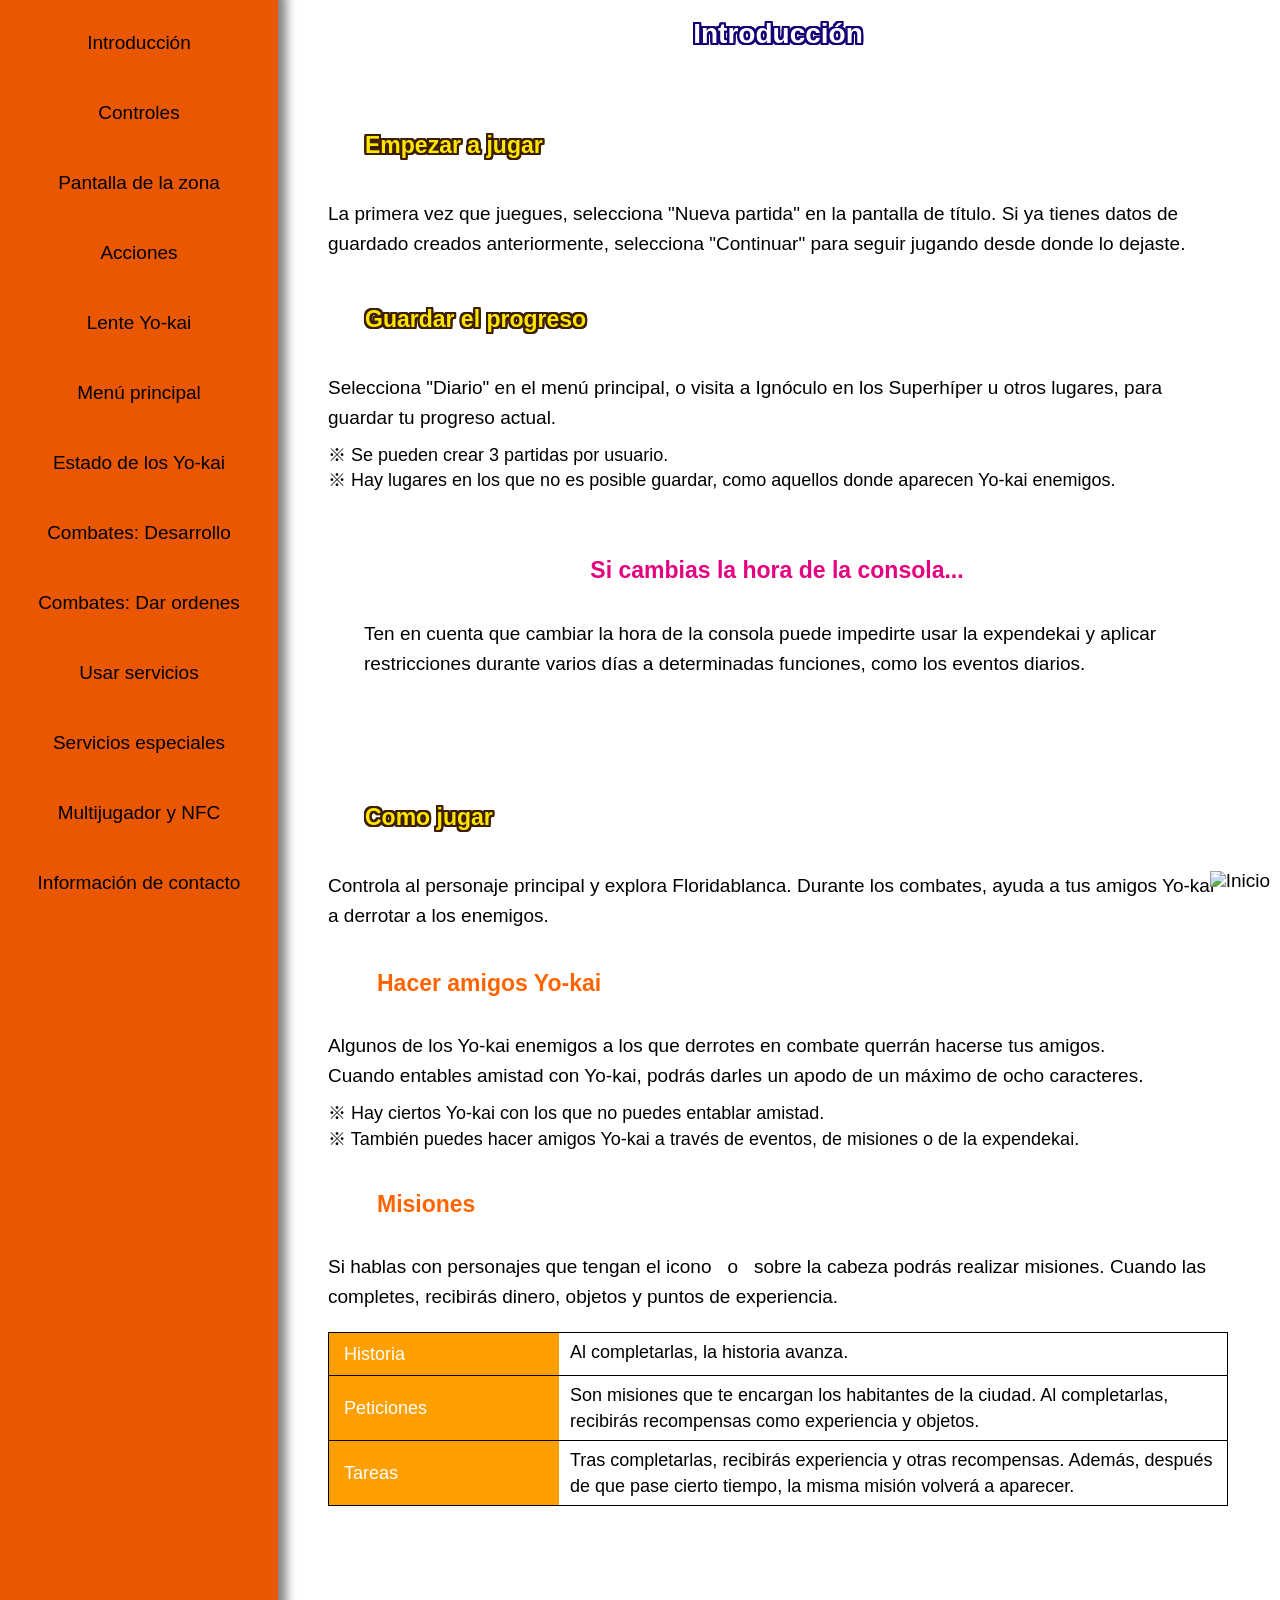
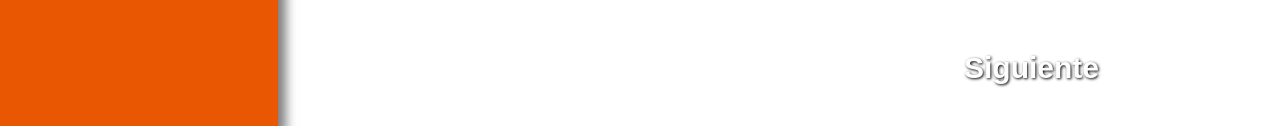
==== index.html @ a6f9745b "Add files via upload" ====
<!DOCTYPE html>
<html lang="ja">

<head>
    <meta charset="UTF-8" />
    <meta http-equiv="Content-Script-Type" content="text/javascript">
    <meta name="robots" content="noindex,nofollow">
    <meta name="viewport" content="width=1280,user-scalable=no">
    <meta name="description" content="" />
    <meta name="keywords" content="" />
    <title></title>
    <link rel="stylesheet" href="common/css/q-reset.css">
    <link rel="stylesheet" href="common/css/new_style.css">
    <script src="common/js/jquery-2.2.4.min.js"></script>
    <script src="common/js/run.js"></script>
</head>

<body>
    <main id="main">
        <nav id="nav">
            <ul>
                <li class="index"><a href="index.html">Introducción</a></li>
                <li class="page02"><a href="page02.html">Controles</a></li>
                <li class="page03"><a href="page03.html">Pantalla de la zona</a></li>
                <li class="page04"><a href="page04.html">Acciones</a></li>
                <li class="page05"><a href="page05.html">Lente Yo-kai</a></li>
                <li class="page06"><a href="page06.html">Menú principal</a></li>
                <li class="page07"><a href="page07.html">Estado de los Yo-kai</a></li>
                <li class="page08"><a href="page08.html">Combates: Desarrollo</a></li>
                <li class="page09"><a href="page09.html">Combates: Dar ordenes</a></li>
                <li class="page10"><a href="page10.html">Usar servicios</a></li>
                <li class="page11"><a href="page11.html">Servicios especiales</a></li>
                <li class="page12"><a href="page12.html">Multijugador y NFC</a></li>
                <li class="page13"><a href="page13.html">Información de contacto</a></li>
            </ul>
        </nav>
        <article id="article" data-page="index">
            <div class="wrap">
                <header id="header">
                    <h1>Introducción</h1>
                </header>
                <div id="inner">
                    <section class="sec">
                        <h2>Empezar a jugar</h2>
                        <p class="txt">La primera vez que juegues, selecciona "Nueva partida" en la pantalla de título. Si ya tienes datos de guardado creados anteriormente, selecciona "Continuar" para seguir jugando desde donde lo dejaste.</p>
                    </section>
                    <section class="sec">
                        <h2>Guardar el progreso</h2>
                        <p class="txt mb10">Selecciona "Diario" en el menú principal, o visita a Ignóculo en los Superhíper u otros lugares, para guardar tu progreso actual.</p>
                        <ul>
                            <li class="notice">※ Se pueden crear 3 partidas por usuario.</li>
                            <li class="notice">※ Hay lugares en los que no es posible guardar, como aquellos donde aparecen Yo-kai enemigos.</li>
                        </ul>
                        <div class="notice__wrap">
                            <p class="column_ttl">Si cambias la hora de la consola...</p>
                            <p class="txt">Ten en cuenta que cambiar la hora de la consola puede impedirte usar la expendekai y aplicar restricciones durante varios días a determinadas funciones, como los eventos diarios.</p>
                        </div>
                    </section>
                    <section class="sec">
                        <h2>Como jugar</h2>
                        <p class="txt">Controla al personaje principal y explora Floridablanca. Durante los combates, ayuda a tus amigos Yo-kai a derrotar a los enemigos.</p>
                        <h3>Hacer amigos Yo-kai</h3>
                        <div class="flxBox">
                            <div>
                                <p class="txt mb10">Algunos de los Yo-kai enemigos a los que derrotes en combate querrán hacerse tus amigos.<br>Cuando entables amistad con Yo-kai, podrás darles un apodo de un máximo de ocho caracteres.</p>
                                <ul>
                                    <li class="notice">※ Hay ciertos Yo-kai con los que no puedes entablar amistad.</li>
                                    <li class="notice">※ También puedes hacer amigos Yo-kai a través de eventos, de misiones o de la expendekai.</li>
                                </ul>
                            </div>
                            <img src="common/img/01_01.png" class="deco" alt="">
                        </div>
                        <h3>Misiones</h3>
                        <div class="flxBox">
                            <p class="txt">Si hablas con personajes que tengan el icono<span class="icon__img"><img src="./common/img/01_icn_02.png" alt=""></span>o<span class="icon__img"><img src="./common/img/01_icn_01.png" alt=""></span>sobre la cabeza podrás realizar misiones. Cuando las completes, recibirás dinero, objetos y puntos de experiencia.</p>
                            <img src="common/img/01_02.png" class="deco" alt="">
                        </div>
                        <table class="basicTbl">
                            <tbody>
                                <tr>
                                    <th>Historia</th>
                                    <td>Al completarlas, la historia avanza.</td>
                                </tr>
                                <tr>
                                    <th>Peticiones</th>
                                    <td>Son misiones que te encargan los habitantes de la ciudad. Al completarlas, recibirás recompensas como experiencia y objetos.</td>
                                </tr>
                                <tr>
                                    <th>Tareas</th>
                                    <td>Tras completarlas, recibirás experiencia y otras recompensas. Además, después de que pase cierto tiempo, la misma misión volverá a aparecer.</td>
                                </tr>
                            </tbody>
                        </table>
                    </section>
                </div>
            </div>
            <footer id="footer">
                <p class="pageTopWrap"><a href="" class="pageTop"><img src="common/img/btn_pagetop.png" width="133" height="142" alt="Inicio"></a></p>
                <ul>
                    <li class="non"></li>
                    <li class="next"><a href="page02.html">Siguiente</a></li>
                </ul>
            </footer>
        </article>
    </main>
</body>

</html>
---- common/css/new_style.css ----
.mt5 {margin-top: 5px !important;}
.mb5 {margin-bottom: 5px !important;}
.mt10 {margin-top: 10px !important;}
.mb10 {margin-bottom: 10px !important;}
.mt15 {margin-top: 15px !important;}
.mb15 {margin-bottom: 15px !important;}
.mr15 {margin-right: 15px !important;}
.mt20 {margin-top: 20px !important;}
.mb20 {margin-bottom: 20px !important;}
.mt30 {margin-top: 30px !important;}
.mb30 {margin-bottom: 30px !important;}
.mt40 {margin-top: 40px !important;}
.mb40 {margin-bottom: 40px !important;}
img {
    max-width: 100%;
}
body {
    width: 100%;
    /* font-family: 'Helvetica Neue', 'Helvetica', 'Hiragino Kaku Gothic Pro', 'ヒラギノ角ゴ Pro W3', 'メイリオ', 'Meiryo', 'ＭＳ Ｐゴシック', 'Helvetica Neue', 'Helvetica', 'Arial', sans-serif; */
    color: #000;
    font-size: 19px;
}
#main {
    width: 1280px;
    min-height: 100vh;
    margin: 0 auto;
    display: -webkit-box;
    display: -ms-flexbox;
    display: flex;
}

/* =============================
左カラムナビゲーション
============================= */
#nav {
    width: 278px;
    position: relative;
    z-index: 2;
    top: 0;
    padding-top: 14px;
    -webkit-box-shadow: 0 0 10px 8px rgba(0, 0, 0, .5);
            box-shadow: 0 0 10px 8px rgba(0, 0, 0, .5);
}
#nav::before {
    content: '';
    width: 100%;
    height: 100%;
    position: absolute;
    top: 0;
    left: 0;
    background:#ea5703;
    background-attachment: fixed;
    z-index: -1;
}
#nav ul li {
    margin:0 auto 12px auto;
    color: #000;
    font-size: 19px;
    line-height: 1.3;
    background: url('../img/bg_menu_btn.png') no-repeat left top;
    width: 253px;
    height: 58px;
    display: table;
    text-align: center;
}
#nav ul li.crrt {
    background-position: left -58px;
    position: relative;
}
#nav ul li span,
#nav ul li a {
    display: table-cell;
    vertical-align: middle;
}
#nav ul li.crrt a {
    pointer-events: none;
}

/* =============================
右カラム コンテンツ
============================= */
#article {
    width: 1000px;
    position: relative;
    /* margin-left: 280px; */
    /* background: url('../img/bg_conts_ptrn.png') repeat; */
    /* background-attachment: fixed; */
}
#article::before {
    content: '';
    width: 100%;
    height: 100%;
    position: absolute;
    top: 0;
    left: 0;
    background: url('../img/bg_conts_ptrn.jpg') repeat;
    background-attachment: fixed;
    z-index: -1;
}*
#header {
    height: 85px;
    position: relative;
    background: url('../img/bg_ttl_h1.png') repeat-x center top;
}
#header h1 {
    text-align: center;
    font-size: 28px;
    font-weight: bold;
    line-height: 1.15;
    color: #fff;
    text-shadow:
        #170075 2px 0px 0px, #170075 -2px 0px 0px,
        #170075 0px -2px 0px, #170075 0px 2px 0px,
        #170075 2px 2px 0px, #170075 -2px 2px 0px,
        #170075 2px -2px 0px, #170075 -2px -2px 0px,
        #170075 1px 2px 0px, #170075 -1px 2px 0px,
        #170075 1px -2px 0px, #170075 -1px -2px 0px,
        #170075 2px 1px 0px, #170075 -2px 1px 0px,
        #170075 2px -1px 0px, #170075 -2px -1px 0px,
        #170075 1px 1px 0px, #170075 -1px 1px 0px,
        #170075 1px -1px 0px, #170075 -1px -1px 0px;
    position: absolute;
    top: 40%;
    left: 0;
    right: 0;
    -webkit-transform: translateY(-50%);
            transform: translateY(-50%);
    padding: 0 70px;
}
#inner {
    width: 930px;
    min-height: calc(100vh - 277px);
    margin: 30px auto 0;
    padding-bottom: 100px;
}
.sec {
    padding: 0 15px 10px;
}
.txt {
    font-size: 19px;
    line-height: 30px;
}
.txt__red {
    color: #f00;
    font-weight: bold;
}
.notice {
    font-size: 18px;
    line-height: 1.4;
    text-indent: -1.3em;
    padding-left: 1.3em;
    padding-right: 15px;
}
ul > .notice {
    margin-top: 0;
}
/* .notice::before {
    content: "\203B";
    position: absolute;
    font-size: 19px;
    top: 0;
    left: 1em;
    line-height: 1.6;
} */
.flxBox .notice {
    /* padding: 0 0 0 1em; */
}
.flxBox .notice::before {
    left: 0;
}
.imgBox {
    text-align: center;
}
.flxBox {
    display: -webkit-box;
    display: -ms-flexbox;
    display: flex;
    -webkit-box-pack: justify;
        -ms-flex-pack: justify;
            justify-content: space-between;
    -webkit-box-align: start;-ms-flex-align: start;align-items: flex-start;
    margin-bottom: 20px;
}
.flxBox .txt {
    padding: 0 15px 0 0;
    -ms-flex-negative: 1;
        flex-shrink: 1;
}
.flxBox img {
    /* min-width: 400px; */
    display: block;
    -ms-flex-negative: 0;
        flex-shrink: 0;
}
/* .deco {
    border: 2px solid #dcc846;
} */
.dl_ttl {
    font-size: 20px;
    font-weight: bold;
    color: #d00909;
    margin-bottom: .5em;
}
.num__dl {
    padding: 0;
}
.num__dl dt {
    background-color: #fff;
    border: 2px solid #ff00ff;
    border-radius: 10px;
    padding: 0.12em;
}
.num__dl dt .ttl {
    font-size: 22px;
    color: #e4007f;
    font-weight: bold;
}
.num__dl dt .num {
    font-size: 20px;
    color: #fff;
    background-color: #e4007f;
    display: inline-block;
    padding: 8px 12px;
    border-radius: 8px;
    margin-right: .5em;
}
.num__dl dd {
    font-size: 20px;
    line-height: 1.5;
    margin: 0.7em .2em 1.0em;
}
.idt {
    text-indent: -1em;
    padding-left: 2em;
}
/* .notice__wrap {
    background: url('../img/bg_column.png') no-repeat center top;
    width: 928px;
    height: 328px;
    margin: 0 auto;
    padding: 20px 30px;
    position: relative;
    left: -14px;
    -webkit-box-sizing: border-box;
            box-sizing: border-box;
} */
.notice__wrap {
    position: relative;
    background: url('../img/bg_column_ptrn.png') repeat-y center 0;
    width: 926px;
    margin-top: 106px;
    margin-bottom: 48px;
    margin-left: auto;
    margin-right: auto;
    padding: 0 40px 10px;
    left: -14px;
    -webkit-box-sizing: border-box;
            box-sizing: border-box;
}
.notice__wrap::before {
    content: '';
    position: absolute;
    top: -86px;
    left: 0px;
    z-index: -1;
    background: url('../img/bg_column_top.png') no-repeat center top;
    width: 100%;
    height: 86px;
}
.notice__wrap::after {
    content: '';
    position: absolute;
    bottom: -28px;
    left: 0;
    z-index: -1;
    background: url('../img/bg_column_btm.png') no-repeat center top;
    width: 100%;
    height: 28px;
}
.notice__wrap .txt,
.notice__wrap .deco {
            background-color: #fff;
            padding: 20px 10px;
}

/* =============================
パーツ 見出し
============================= */
h2 {
    width: 940px;
    height: 64px;
    line-height: 60px;
    color: #ffe600;
    text-align: center;
    font-size: 23px;
    font-weight: bold;
    margin: 20px 0;
    position: relative;
    left: -13px;
    background: url('../img/bg_ttl_h2.png') no-repeat center top;
    text-shadow:
        #3c1e00 2px 0px 0px, #3c1e00 -2px 0px 0px,
        #3c1e00 0px -2px 0px, #3c1e00 0px 2px 0px,
        #3c1e00 2px 2px 0px, #3c1e00 -2px 2px 0px,
        #3c1e00 2px -2px 0px, #3c1e00 -2px -2px 0px,
        #3c1e00 1px 2px 0px, #3c1e00 -1px 2px 0px,
        #3c1e00 1px -2px 0px, #3c1e00 -1px -2px 0px,
        #3c1e00 2px 1px 0px, #3c1e00 -2px 1px 0px,
        #3c1e00 2px -1px 0px, #3c1e00 -2px -1px 0px,
        #3c1e00 1px 1px 0px, #3c1e00 -1px 1px 0px,
        #3c1e00 1px -1px 0px, #3c1e00 -1px -1px 0px;
    padding-left: 50px;
    -webkit-box-sizing: border-box;
            box-sizing: border-box;
    text-align: left;
}
h3 {
    color: #ff6400;
    width: 941px;
    height: 55px;
    line-height: 45px;
    background: url('../img/bg_ttl_h3.png') no-repeat left bottom;
    text-align: left;
    font-size: 23px;
    font-weight: bold;
    position: relative;
    left: -11px;
    margin: 30px 0 15px;
    padding: 0px 90px 0 60px;
    -webkit-box-sizing: border-box;
            box-sizing: border-box;
    text-shadow:2px 2px 3px #FFF,
                -2px -2px 3px #FFF,
                -2px 2px 3px #FFF,
                2px -2px 3px #FFF,
                0px 2px 3px #FFF,
                0 -2px 3px #FFF,
                -2px 0 3px #FFF,
                2px 0 3px #FFF,
                3px 3px 4px #FFF,
                -3px -3px 4px #FFF,
                -3px 3px 4px #FFF,
                3px -3px 4px #FFF,
                0px 3px 4px #FFF,
                0 -3px 4px #FFF,
                -3px 0 4px #FFF,
                3px 0 4px #FFF,
                4px 4px 5px #FFF,
                -4px -4px 5px #FFF,
                -4px 4px 5px #FFF,
                4px -4px 5px #FFF,
                0px 4px 5px #FFF,
                0 -4px 5px #FFF,
                -4px 0 5px #FFF,
                4px 0 5px #FFF;
}
/* .column_ttl {
    background: url('../img/bg_ttl_column.png') no-repeat center top;
    width: 770px;
    height: 54px;
    margin: 0 auto;
    font-size: 23px;
    font-weight: bold;
    color: #008200;
    text-align: center;
    padding-top: 10px;
    -webkit-box-sizing: border-box;
            box-sizing: border-box;
} */
.column_ttl {
    width: 770px;
    height: 54px;
    margin: 0 auto;
    color: #e4007f;
    font-size: 23px;
    font-weight: bold;
    text-align: center;
    padding-top: 10px;
    -webkit-box-sizing: border-box;
            box-sizing: border-box;
    position: absolute;
    left: 0;
    right: 0;
    top: -50px;
    text-shadow:2px 2px 3px #FFF,
                -2px -2px 3px #FFF,
                -2px 2px 3px #FFF,
                2px -2px 3px #FFF,
                0px 2px 3px #FFF,
                0 -2px 3px #FFF,
                -2px 0 3px #FFF,
                2px 0 3px #FFF,
                3px 3px 4px #FFF,
                -3px -3px 4px #FFF,
                -3px 3px 4px #FFF,
                3px -3px 4px #FFF,
                0px 3px 4px #FFF,
                0 -3px 4px #FFF,
                -3px 0 4px #FFF,
                3px 0 4px #FFF
}

/* =============================
パーツ テーブル
============================= */
.basicTbl {
    width: 100%;
    font-size: 18px;
    text-align: left;
    border-collapse: separate;
    border-spacing: 1px;
    background-color: #000;
    line-height: 1.45;
    margin-bottom: 10px;
}
.num__dl .basicTbl {
    width: 100%;
}
.basicTbl caption {
    font-weight: bold;
    font-size: 20px;
    text-align: left;
}
.basicTbl th {
    background-color: #ff9f00;
    color: #fff;
    padding: 6px 15px 6px;
    vertical-align: middle;
    -webkit-box-shadow: 1px 0px 0px 0px #fff;
            box-shadow: 1px 0px 0px 0px #fff;
    line-height: 30px; /* アイコンの高さ */
    white-space: nowrap;
    width: 200px;
}
.basicTbl th.icon {
    min-width: 100px;
    text-align: center;
}
.basicTbl.icn th {
    padding-right: 50px;
}
.basicTbl td {
    background-color: #fff;
    color: #000;
    padding: 6px 10px;
}
/* .basicTbl th.w20 { width: 20%; }
.basicTbl th.w25 { width: 25%; }
.basicTbl th.w30 { width: 30%; }
.basicTbl th.w35 { width: 35%; }
.basicTbl th.w40 { width: 40%; } */

/* =============================
パーツ 吹き出し画像用の定義文リスト
============================= */
.number__dl dt {
    color: #5a230a;
    font-size: 26px;
    height: 48px;
    line-height: 48px;
    background-color: #ffee99;
    border-radius: 15px;
    border: 2px solid #ff8200;
    -webkit-box-sizing: border-box;
            box-sizing: border-box;
}
.number__dl dt .num {
    color: #fff;
    background-color: #ff8200;
    border-radius: 10px;
    width: 36px;
    display: inline-block;
    text-align: center;
    position: relative;
    padding: 2px 0px;
}
.number__dl dd {
    font-size: 19px;
    line-height: 30px;
    margin: .5em 0 1em;
}

/* =============================
アンケートページ
============================= */
.attent__box {
    border: 1px solid #5a230a;
    border-radius: 2px;
    margin: 0 10px;
    padding: 20px;
}
.attent__ttl {
    font-size: 22px;
    font-weight: bold;
    margin-bottom: 10px;
}
.attent__txt {
    font-size: 19px;
    font-weight: bold;
    line-height: 1.5;
}
.attent__list {
    line-height: 1.5;
}
.attent__list li {
    text-indent: -1em;
    padding-left: 1em;
}
.attent__list-notice {}
.fc-red {
    color: #ff0000;
}

/* =============================
フッター
============================= */
#footer {
    height: 100px;
    padding: 0 15px;
    position: relative;
}
#footer .pageTopWrap {
    position: fixed;
    z-index: 999;
}
#footer .pageTop {
    position: fixed;
    right: 10px;
    bottom: 10px;
}
#footer ul {
    display: -webkit-box;
    display: -ms-flexbox;
    display: flex;
    -webkit-box-pack: justify;
        -ms-flex-pack: justify;
            justify-content: space-between;
            width: 720px;
            margin:0 auto;
}
#footer ul li {
    width: 213px;
    height: 87px;
}
#footer ul li.prev {
    background: url('../img/bg_pager_prev_btn.png');
}
#footer ul li.next {
    background: url('../img/bg_pager_next_btn.png');
}
#footer ul li.non { background: none; }
#footer ul li.prev:hover { background-position: left top; }
#footer ul li.next:hover { background-position: right top; }
#footer ul li a {
    display: inline-block;
    width: 100%;
    height: 100%;
    text-align: center;
    font-size: 30px;
    line-height: 84px;
    -webkit-box-sizing: border-box;
            box-sizing: border-box;
    color: #fff;
    text-shadow:1px 1px 3px #000000;
    font-weight: bold;
}
/* =============================
その他
============================= */
.icon__img {
    /* max-width: 40px; */
    width: auto;
    display: inline-block;
    margin: 0 8px;
    text-align: center;
}
.basicTbl.icn .icon__img {
    margin-left: 0;
}
.icon__img img {
    vertical-align: top;
    max-height: 30px;
    width: auto;
    height: auto;
    display: inline-block;
}
.flxBox .icon__img img {
    min-width: auto;
}
.imgBox.shadow {
    -webkit-box-shadow: 0 0 30px 20px #feefc4;
            box-shadow: 0 0 30px 20px #feefc4;
}
.imgBox.shadow img {
    vertical-align: bottom;
}
.indent__list li {
    text-indent: -1em;
    padding-left: 2em;
}
.flxBox img.qrcode {
    min-width: 120px;
    width: 120px;
    height: auto;
    display: inline-block;
}
.icon__list {
    display: -webkit-box;
    display: -ms-flexbox;
    display: flex;
    -ms-flex-wrap: wrap;
        flex-wrap: wrap;
}
.icon__list--item {
    margin-bottom: 10px;
    position: relative;
    padding-left: 3em;
    line-height: 30px;
}
.icon__list.clm2 .icon__list--item {
    width: calc((100% / 2) - 3em);
}
.icon__list.clm3 .icon__list--item {
    width: calc((100% / 3) - 3em);
}
.icon__list.clm4 .icon__list--item {
    width: calc((100% / 4) - 3em);
}

.icon__list--item .icon__img {
    position: absolute;
    left: 0;
    top: 0;
    bottom: 0;
    margin: auto;
}
.icon__list--item .icon__img::after {
    content: '\3A';
    padding-left: 0.6em;
}
.num_list--item {
    text-indent: -1.3em;
    padding-left: 1.3em;
    line-height: 1.5;
}
.info_tbl {
    margin: 0 auto;
}
.info_tbl th {
    text-align: right;
}
.info_tbl td {
    padding-left: 10px;
}
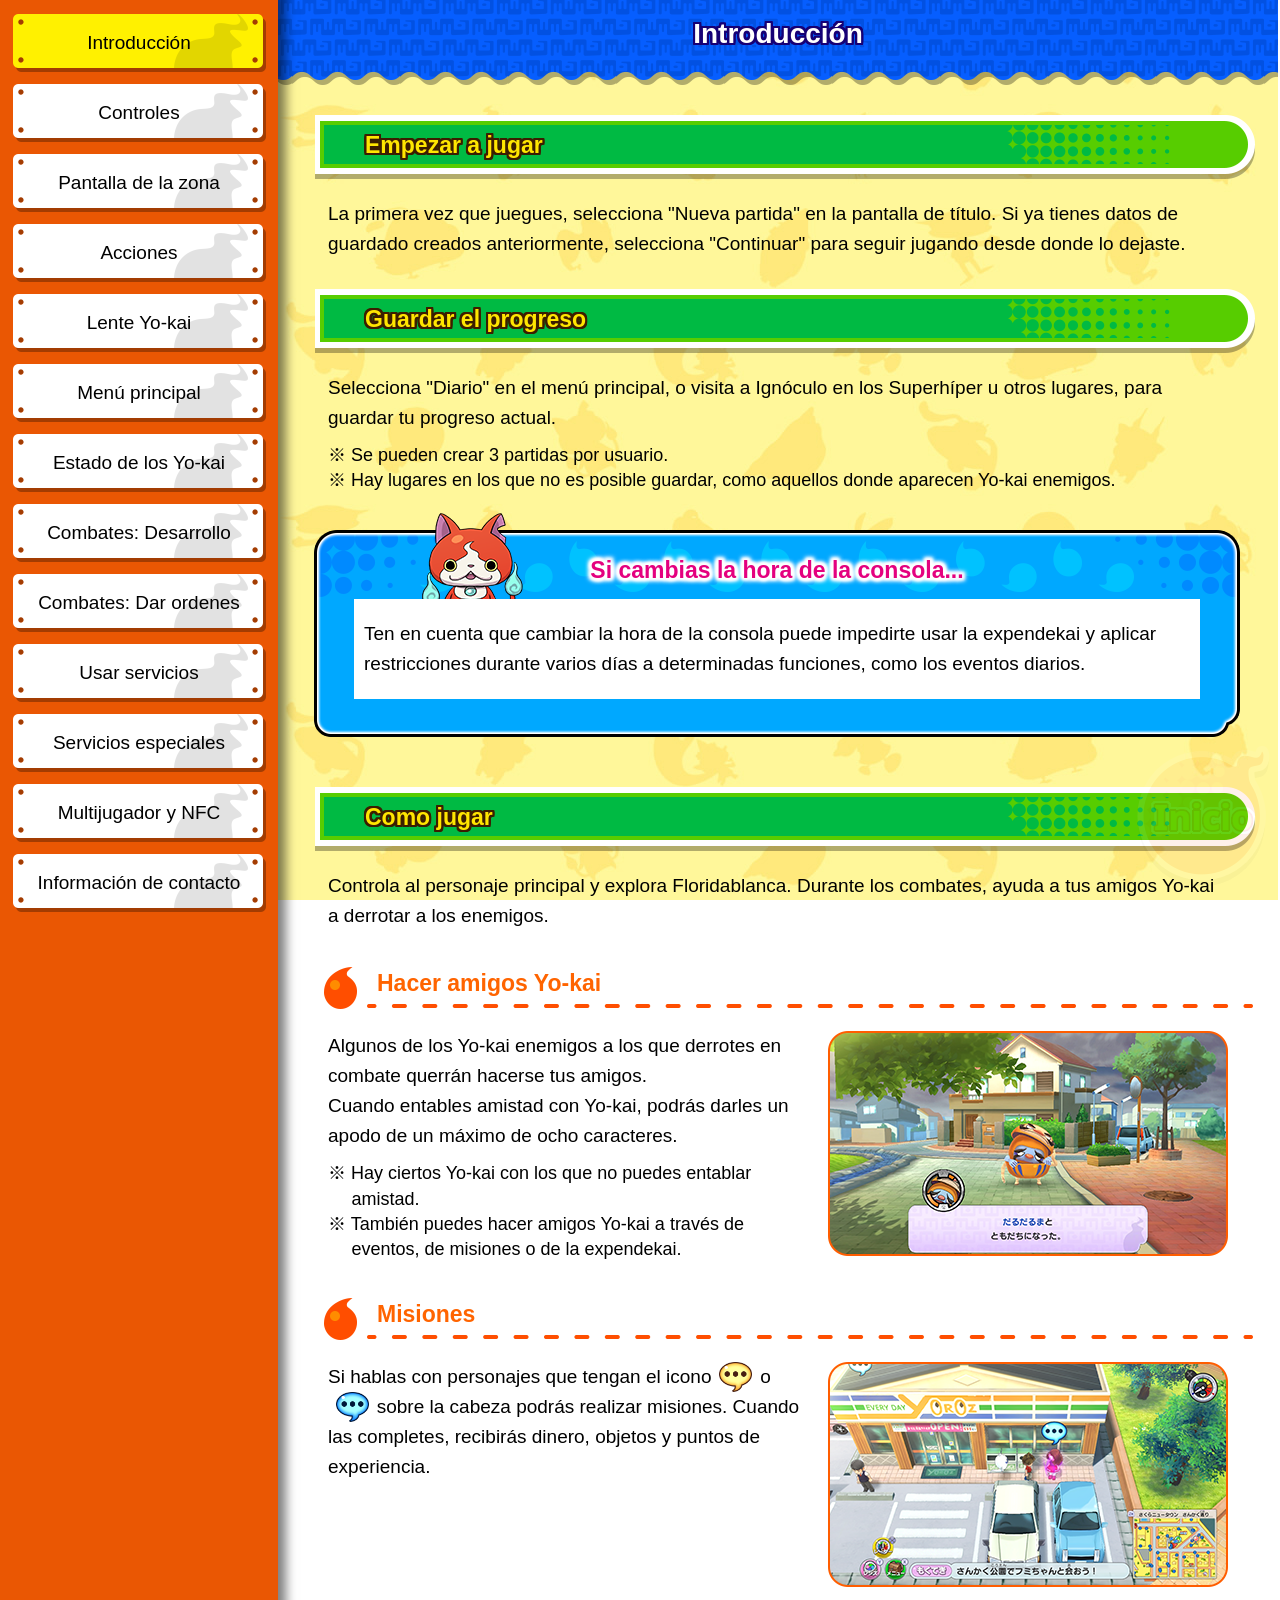
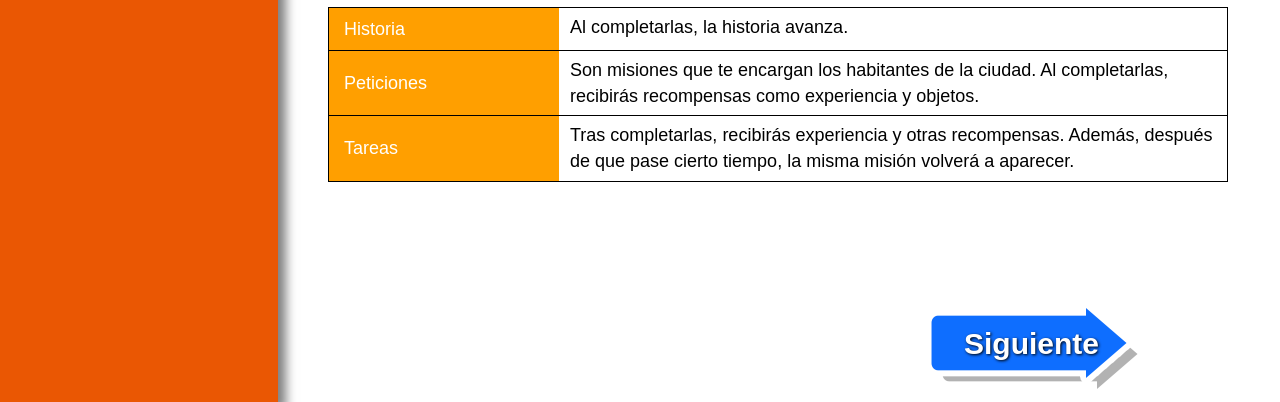
==== commit 6f1cd7f7: "Update index.html" ====
--- a/index.html
+++ b/index.html
@@ -8,7 +8,7 @@
     <meta name="viewport" content="width=1280,user-scalable=no">
     <meta name="description" content="" />
     <meta name="keywords" content="" />
-    <title></title>
+    <title>Manual YW1 para Nintendo Switch</title>
     <link rel="stylesheet" href="common/css/q-reset.css">
     <link rel="stylesheet" href="common/css/new_style.css">
     <script src="common/js/jquery-2.2.4.min.js"></script>
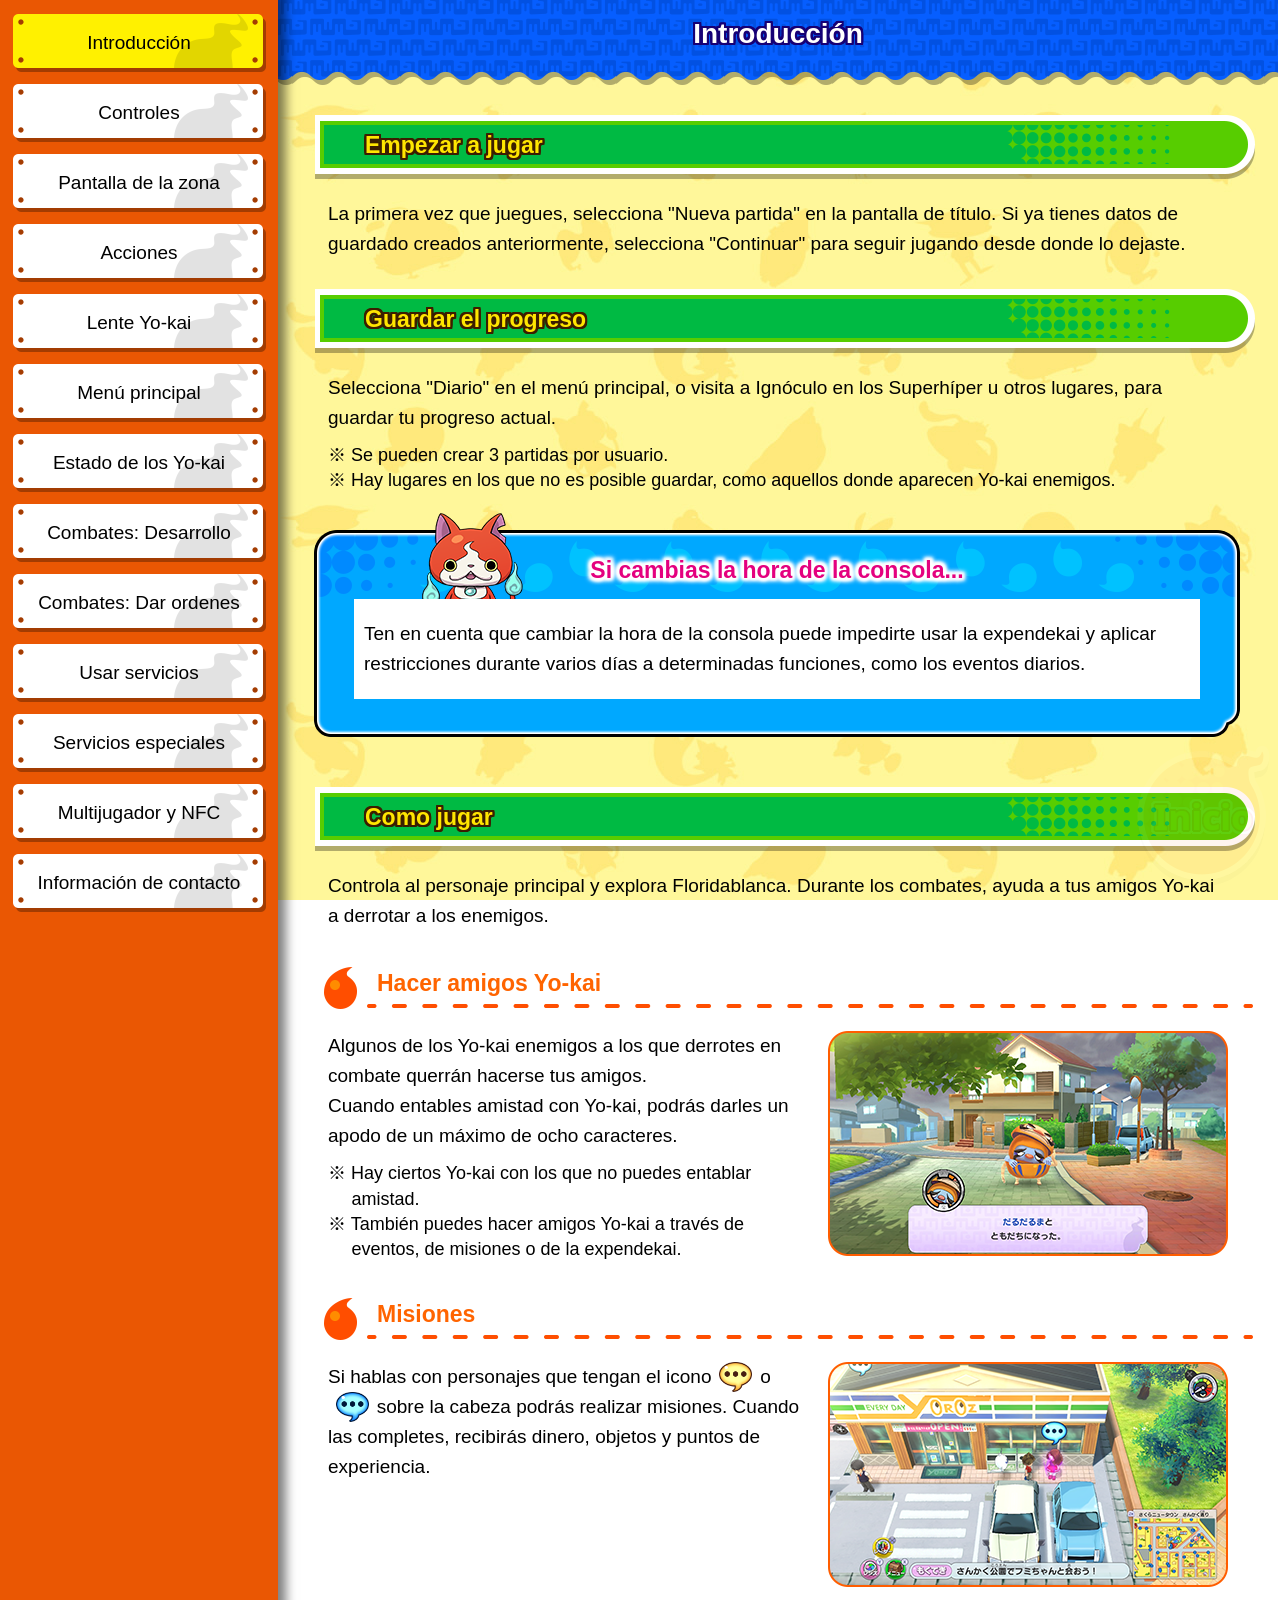
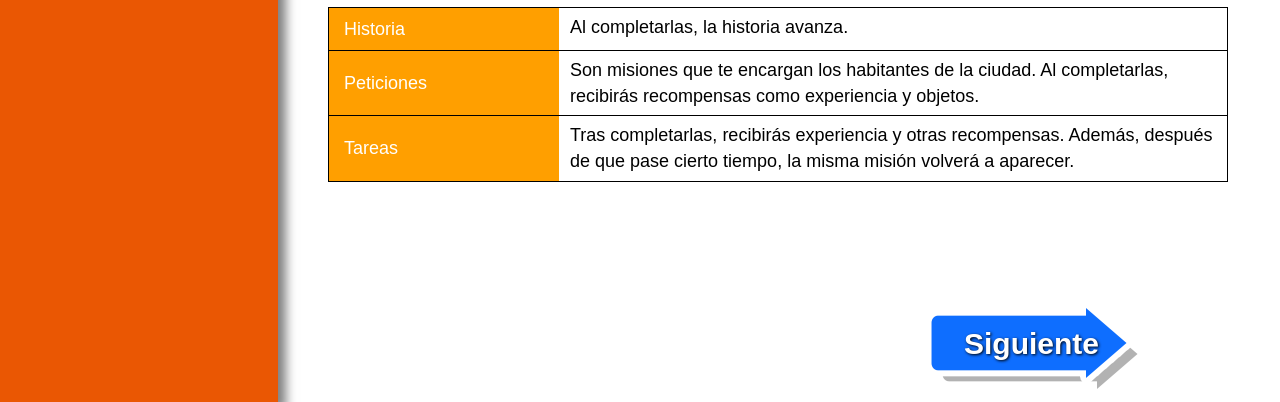
==== commit 0ab28c1a: "Update index.html" ====
--- a/index.html
+++ b/index.html
@@ -9,6 +9,7 @@
     <meta name="description" content="" />
     <meta name="keywords" content="" />
     <title>Manual YW1 para Nintendo Switch</title>
+    <link rel="icon" href="favicon.ico">
     <link rel="stylesheet" href="common/css/q-reset.css">
     <link rel="stylesheet" href="common/css/new_style.css">
     <script src="common/js/jquery-2.2.4.min.js"></script>
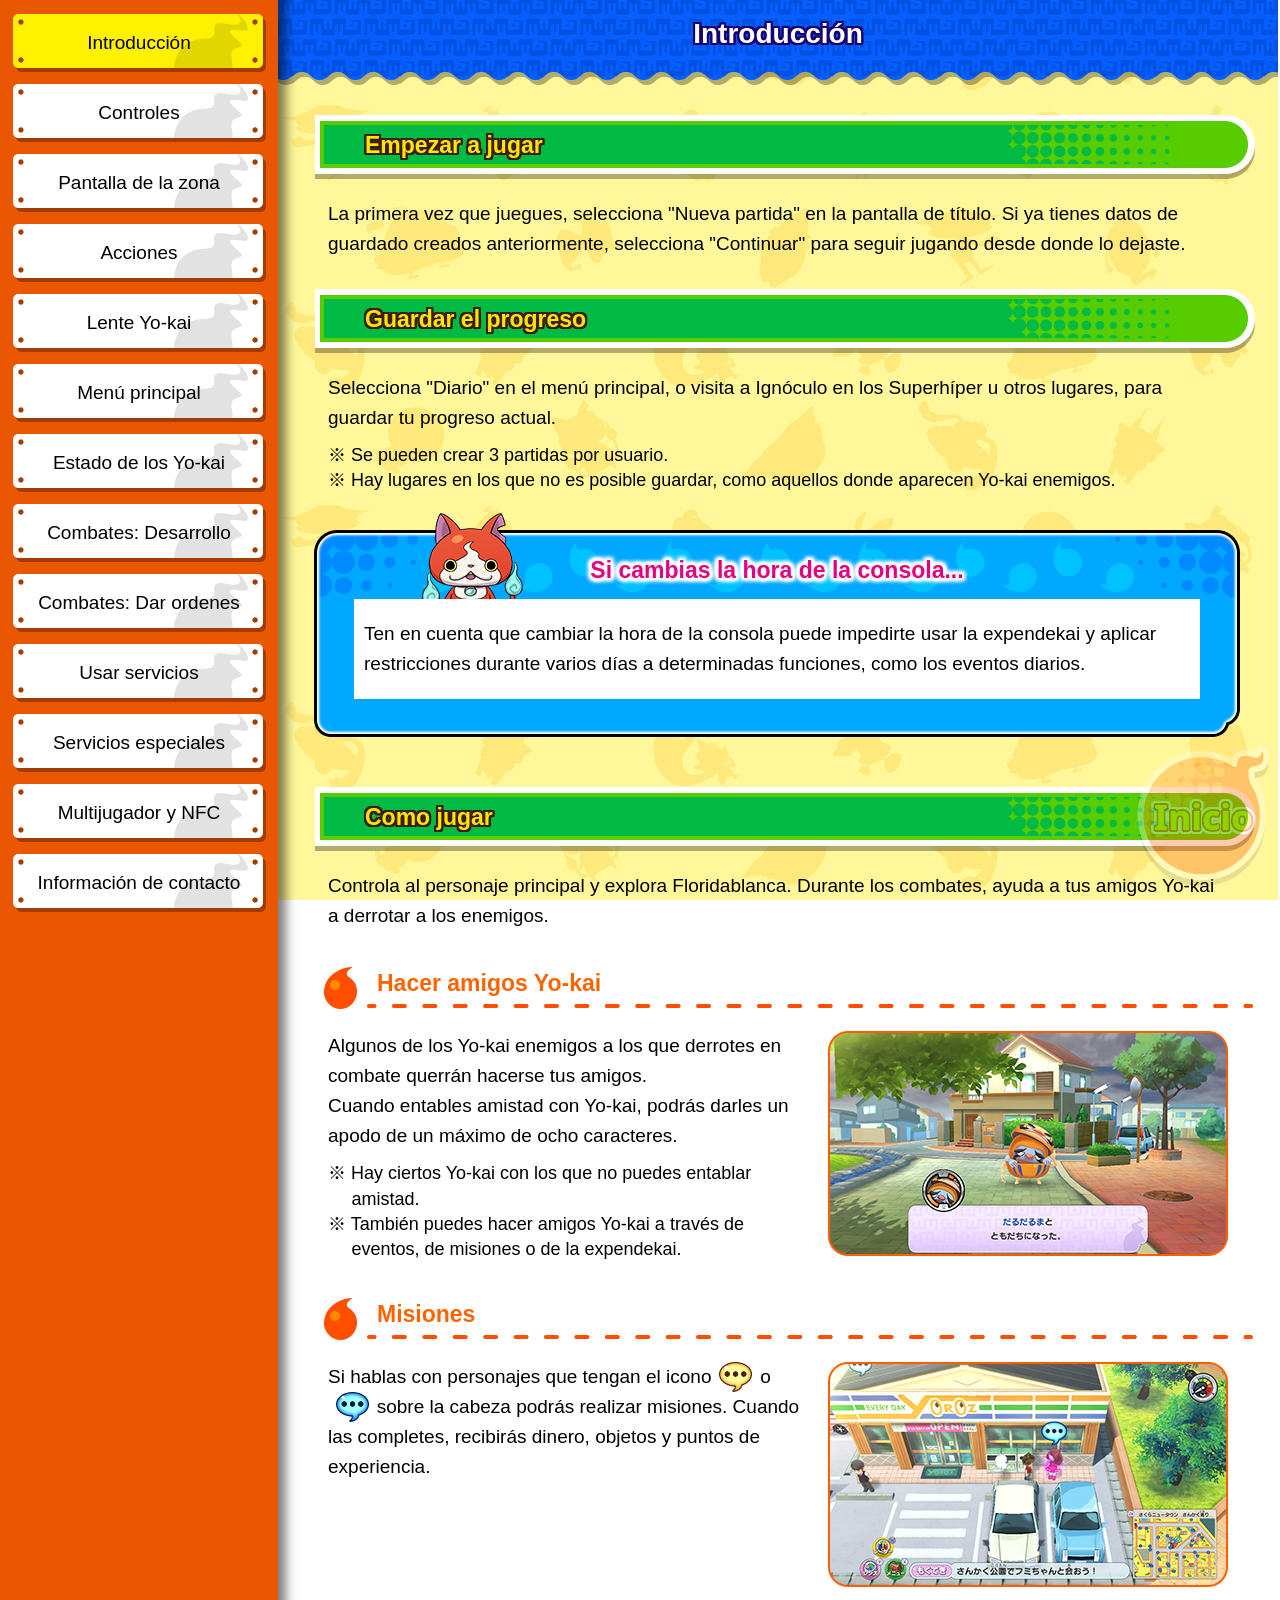
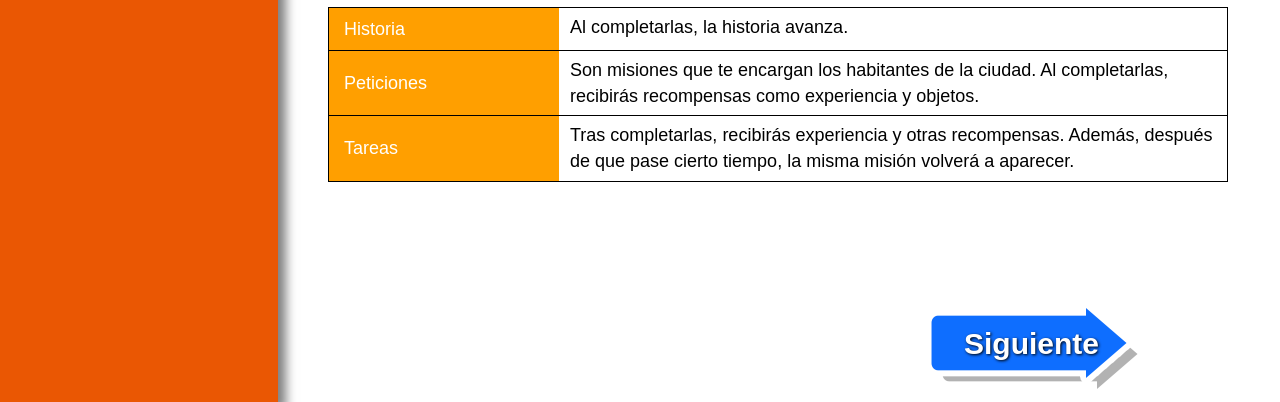
==== commit df39766b: "Update index.html" ====
--- a/index.html
+++ b/index.html
@@ -12,6 +12,7 @@
     <link rel="icon" href="favicon.ico">
     <link rel="stylesheet" href="common/css/q-reset.css">
     <link rel="stylesheet" href="common/css/new_style.css">
+    <link rel="icon" href="common/img/favicon.ico">
     <script src="common/js/jquery-2.2.4.min.js"></script>
     <script src="common/js/run.js"></script>
 </head>
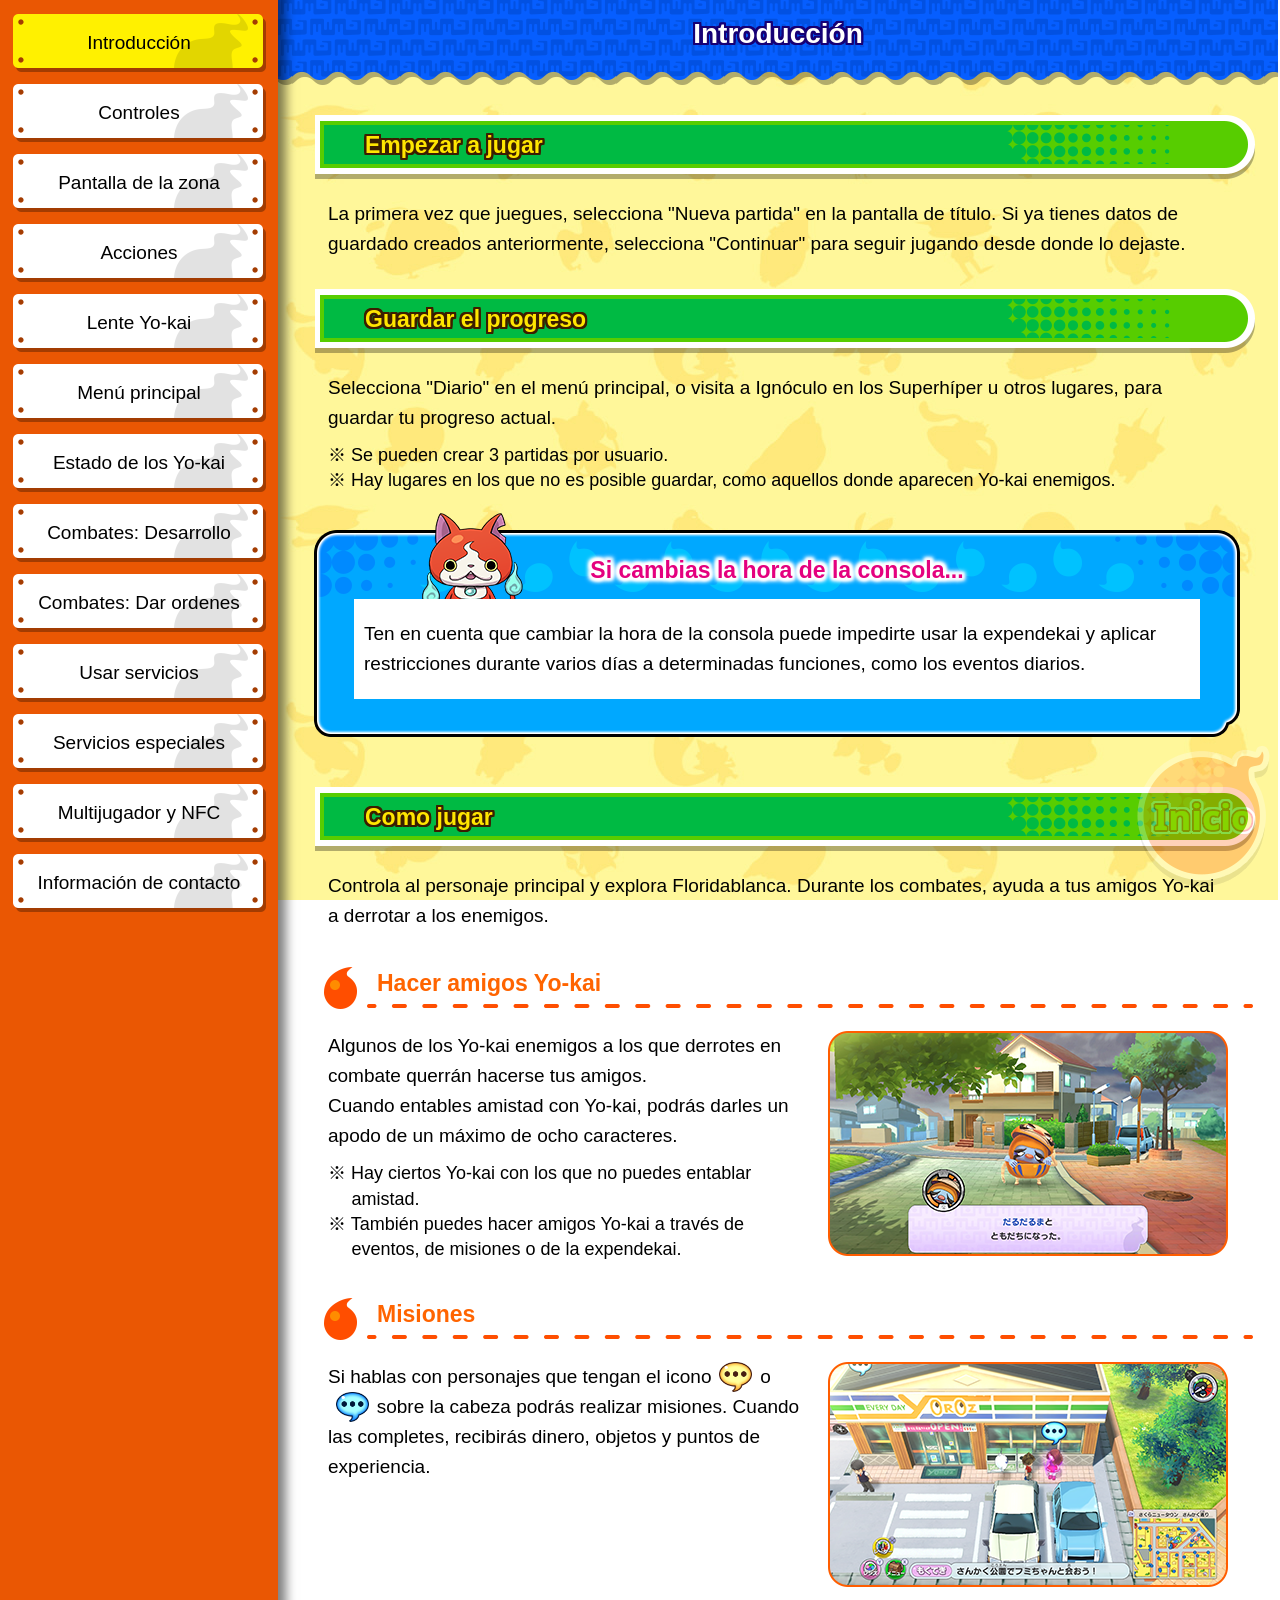
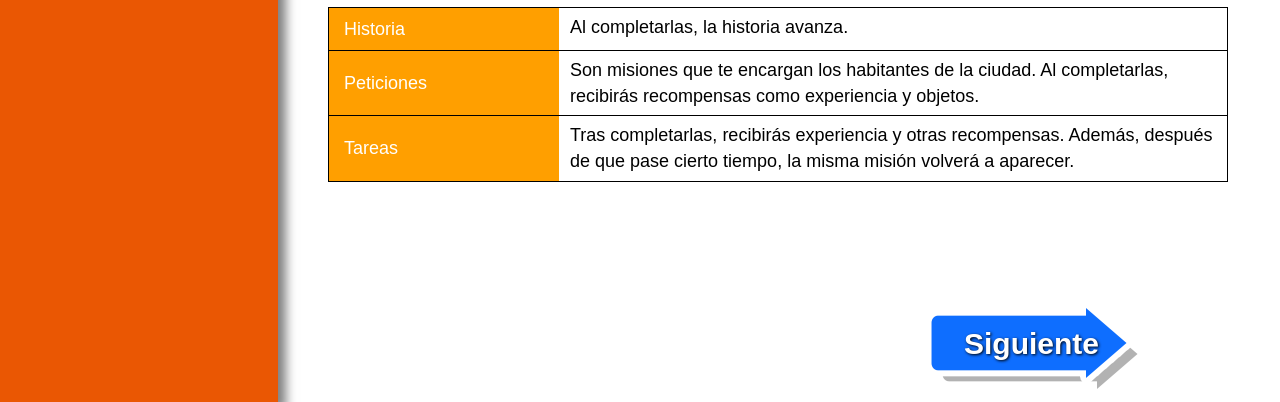
==== commit 692a138b: "Update index.html" ====
--- a/index.html
+++ b/index.html
@@ -8,8 +8,7 @@
     <meta name="viewport" content="width=1280,user-scalable=no">
     <meta name="description" content="" />
     <meta name="keywords" content="" />
-    <title>Manual YW1 para Nintendo Switch</title>
-    <link rel="icon" href="favicon.ico">
+    <title>Manual Yo-kai Watch 1 para Nintendo Switch</title>
     <link rel="stylesheet" href="common/css/q-reset.css">
     <link rel="stylesheet" href="common/css/new_style.css">
     <link rel="icon" href="common/img/favicon.ico">
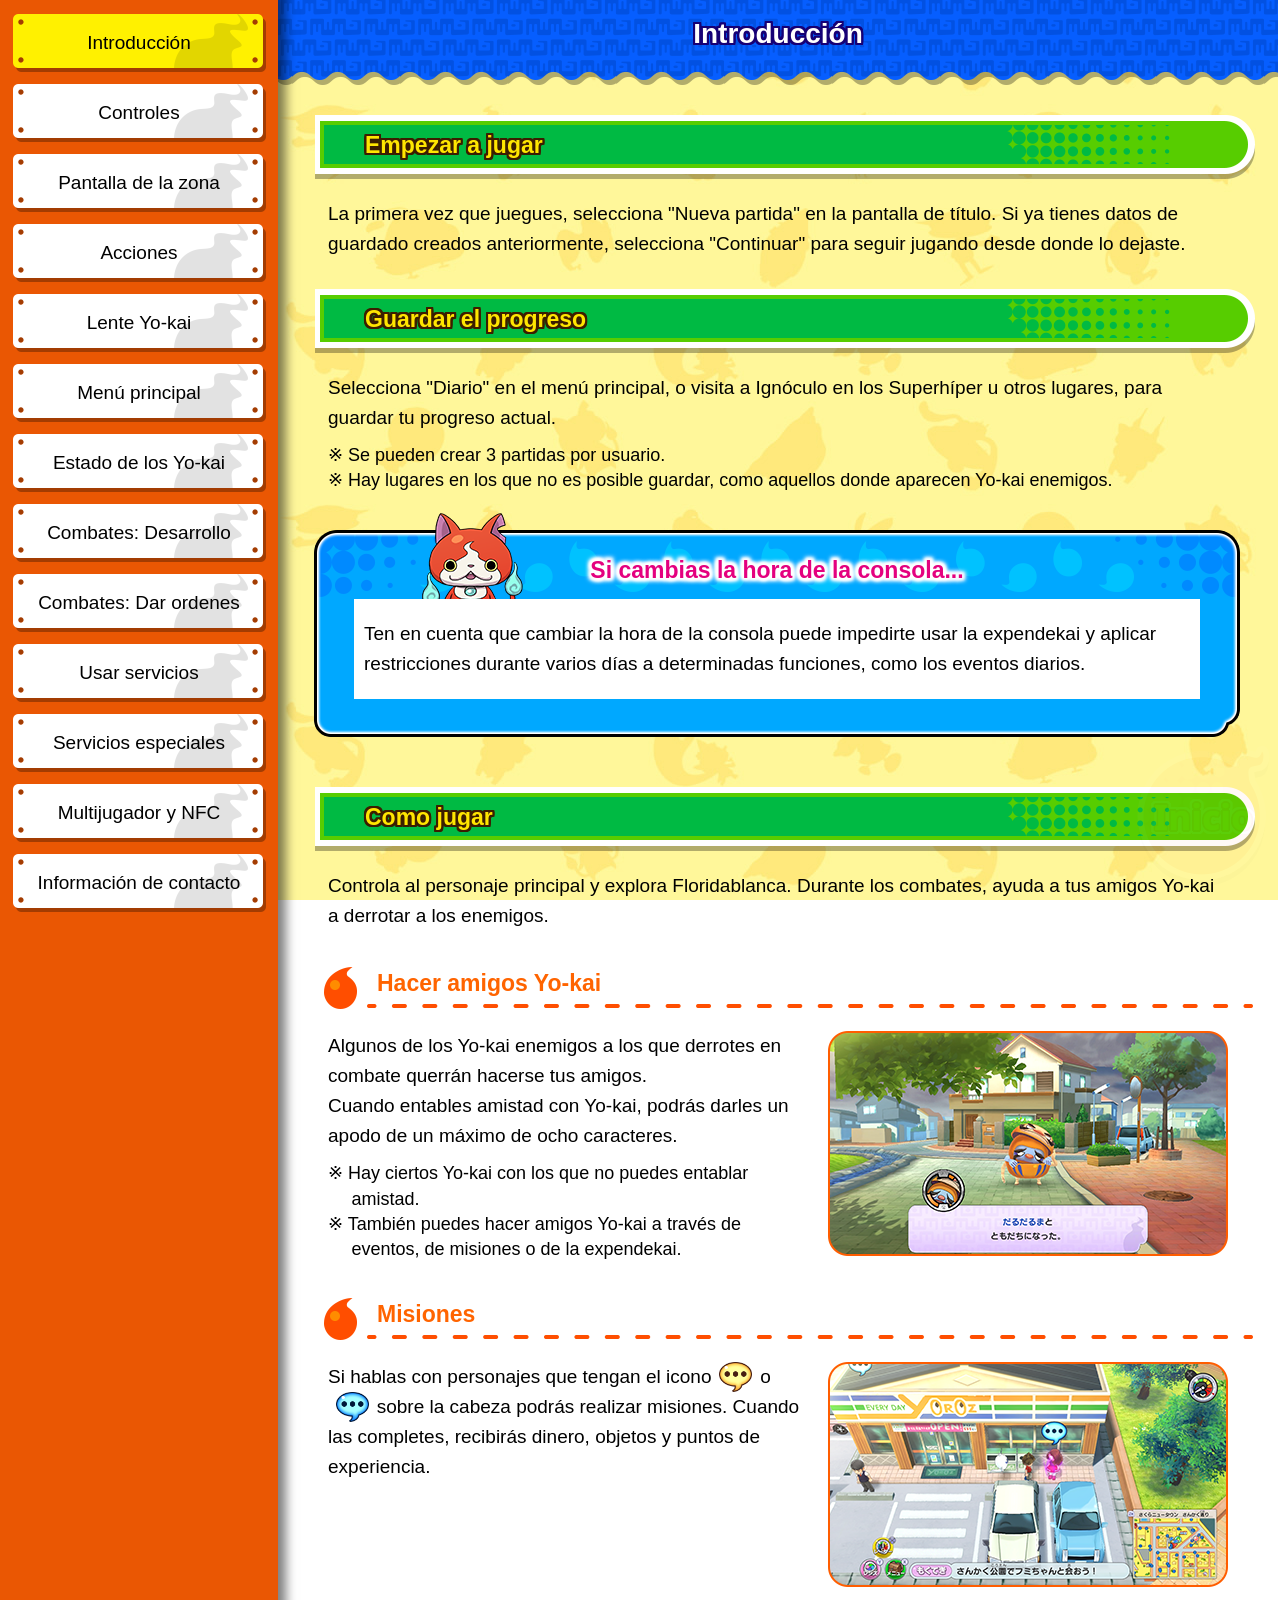
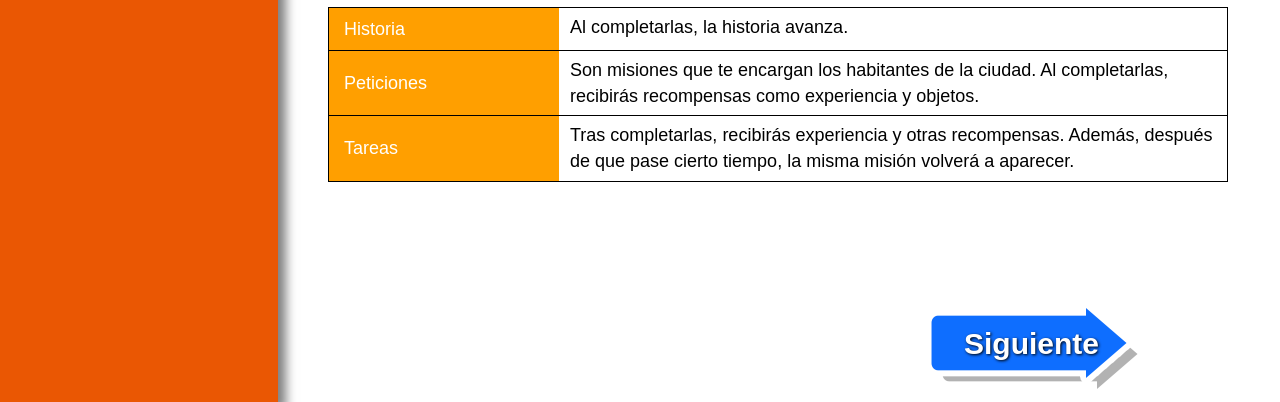
==== commit 745ddf6c: "Add files via upload" ====
--- a/index.html
+++ b/index.html
@@ -1,5 +1,5 @@
 <!DOCTYPE html>
-<html lang="ja">
+<html lang="es">
 
 <head>
     <meta charset="UTF-8" />
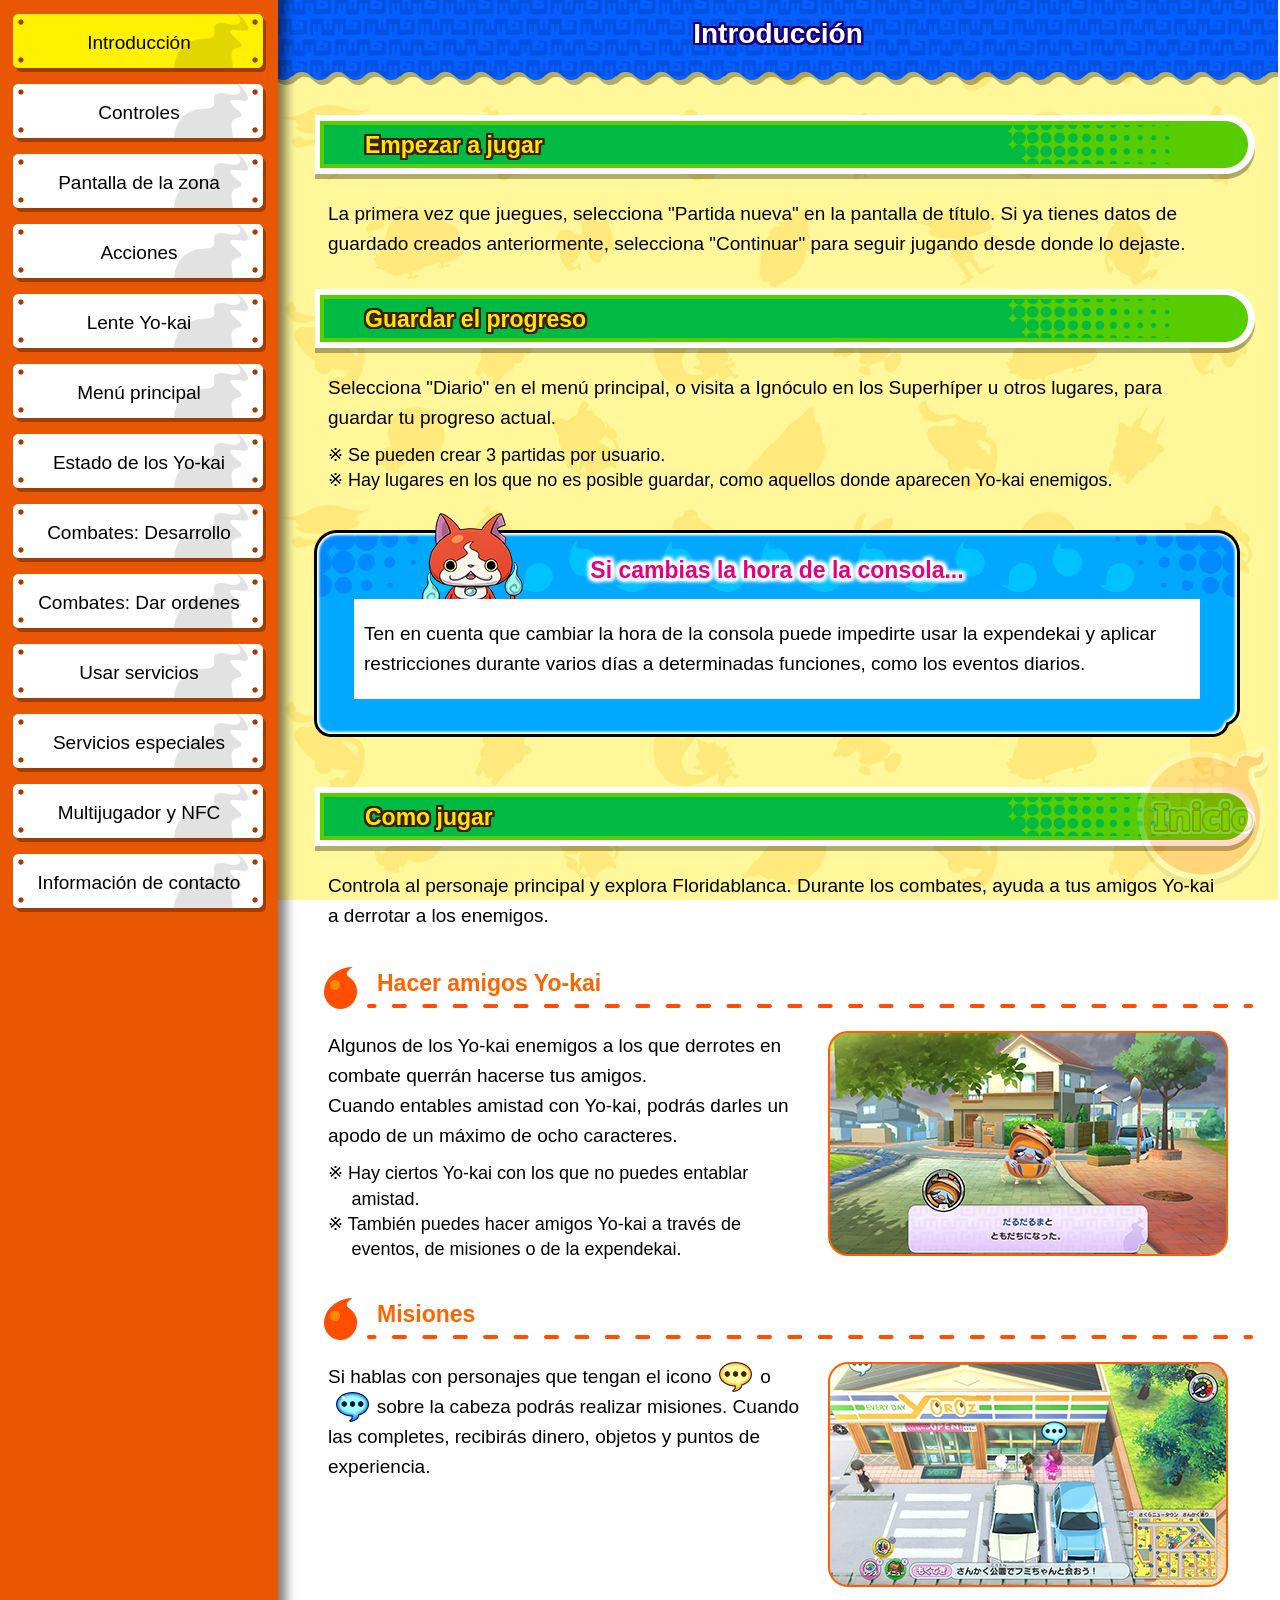
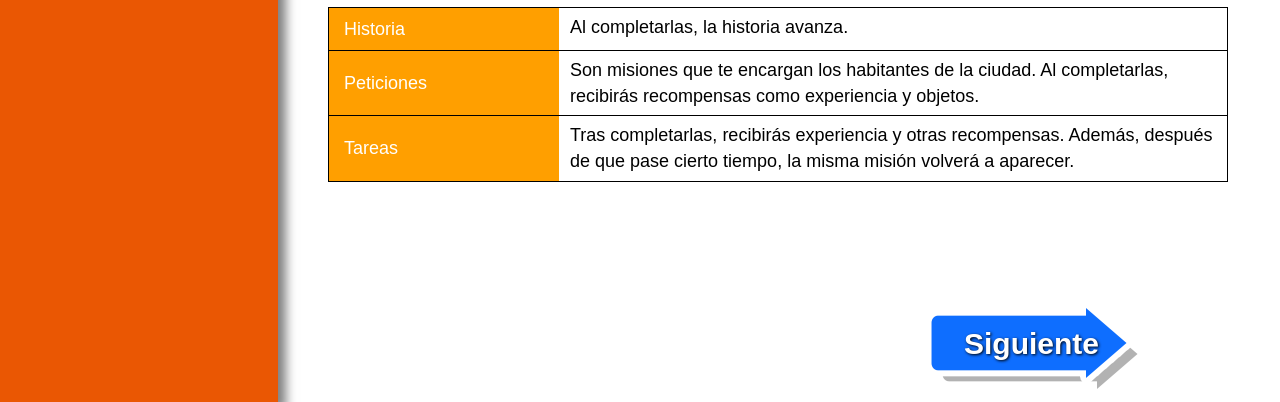
==== commit 9c0f0148: "Actualizar index.html" ====
--- a/index.html
+++ b/index.html
@@ -43,7 +43,7 @@
                 <div id="inner">
                     <section class="sec">
                         <h2>Empezar a jugar</h2>
-                        <p class="txt">La primera vez que juegues, selecciona "Nueva partida" en la pantalla de título. Si ya tienes datos de guardado creados anteriormente, selecciona "Continuar" para seguir jugando desde donde lo dejaste.</p>
+                        <p class="txt">La primera vez que juegues, selecciona "Partida nueva" en la pantalla de título. Si ya tienes datos de guardado creados anteriormente, selecciona "Continuar" para seguir jugando desde donde lo dejaste.</p>
                     </section>
                     <section class="sec">
                         <h2>Guardar el progreso</h2>
